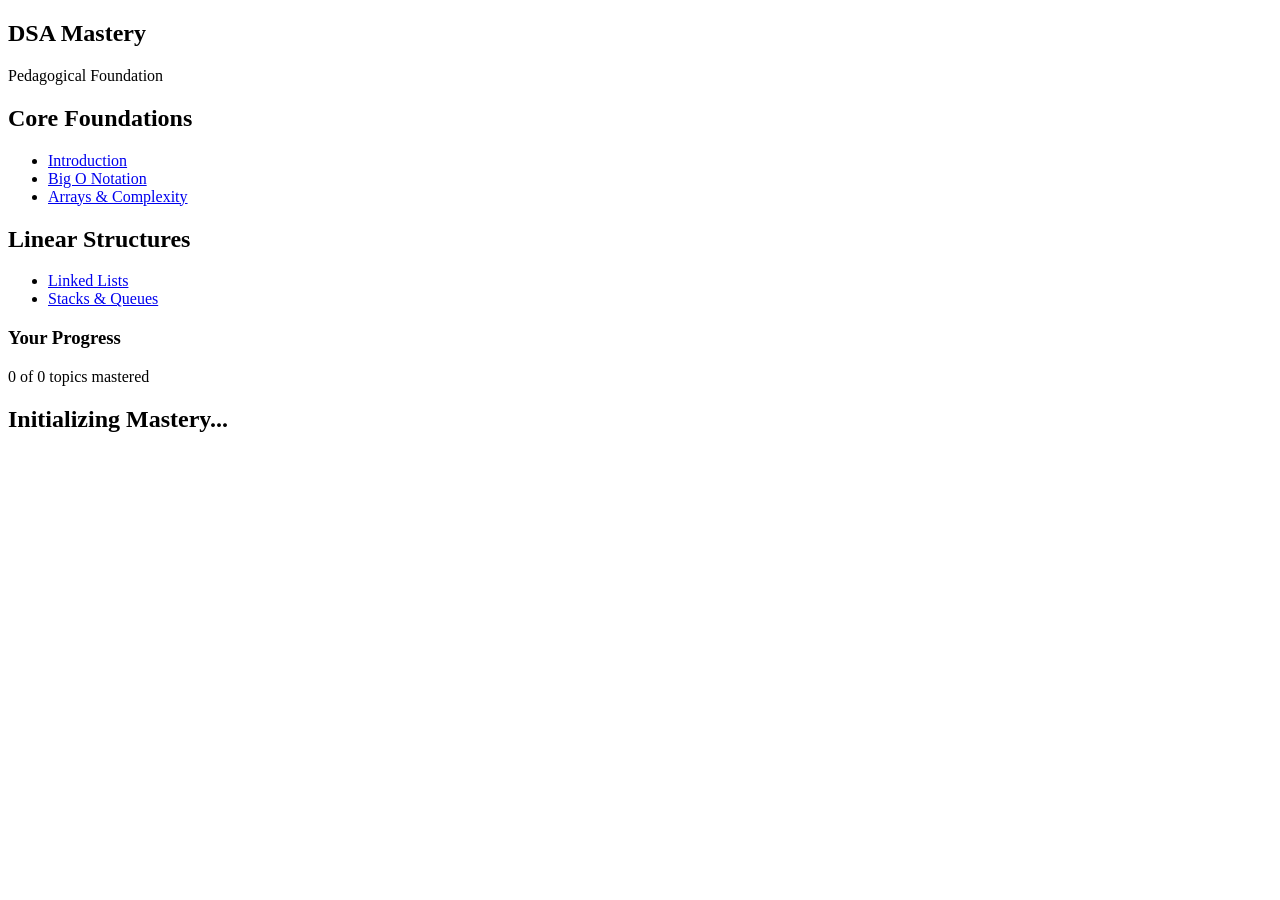
==== index.html @ 3c87bed8 "feat(01-01): initialize core HTML structure with premium typography and semantic layout" ====
<!DOCTYPE html>
<html lang="en">
<head>
    <meta charset="UTF-8">
    <meta name="viewport" content="width=device-width, initial-scale=1.0">
    <title>DSA Mastery | Learn & Practice</title>
    
    <!-- Typography: Fraunces (900, variable), Figtree (400, 600), JetBrains Mono -->
    <link rel="preconnect" href="https://fonts.googleapis.com">
    <link rel="preconnect" href="https://fonts.gstatic.com" crossorigin>
    <link href="https://fonts.googleapis.com/css2?family=Figtree:wght@400;600&family=Fraunces:opsz,wght@9..144,900&family=JetBrains+Mono&display=swap" rel="stylesheet">
    
    <link rel="stylesheet" href="style.css">
</head>
<body>
    <div class="app-container">
        <aside id="sidebar">
            <header class="platform-header">
                <h1>DSA <span class="accent">Mastery</span></h1>
                <p class="tagline">Pedagogical Foundation</p>
            </header>
            
            <nav class="topic-nav">
                <div class="nav-section">
                    <h2>Core Foundations</h2>
                    <ul>
                        <li><a href="#/introduction" class="nav-link active">Introduction</a></li>
                        <li><a href="#/big-o-notation" class="nav-link">Big O Notation</a></li>
                        <li><a href="#/arrays" class="nav-link">Arrays & Complexity</a></li>
                    </ul>
                </div>
                <div class="nav-section">
                    <h2>Linear Structures</h2>
                    <ul>
                        <li><a href="#/linked-lists" class="nav-link">Linked Lists</a></li>
                        <li><a href="#/stacks-queues" class="nav-link">Stacks & Queues</a></li>
                    </ul>
                </div>
            </nav>

            <footer class="sidebar-footer">
                <div id="progress-tracker">
                    <h3>Your Progress</h3>
                    <div class="progress-bar-container">
                        <div class="progress-bar" style="width: 0%"></div>
                    </div>
                    <p class="progress-stats">0 of 0 topics mastered</p>
                </div>
            </footer>
        </aside>

        <main id="content-area">
            <article id="content">
                <!-- Dynamic content injected here -->
                <div class="loading-state">
                    <h2>Initializing Mastery...</h2>
                </div>
            </article>
        </main>
    </div>

    <script src="app.js"></script>
</body>
</html>
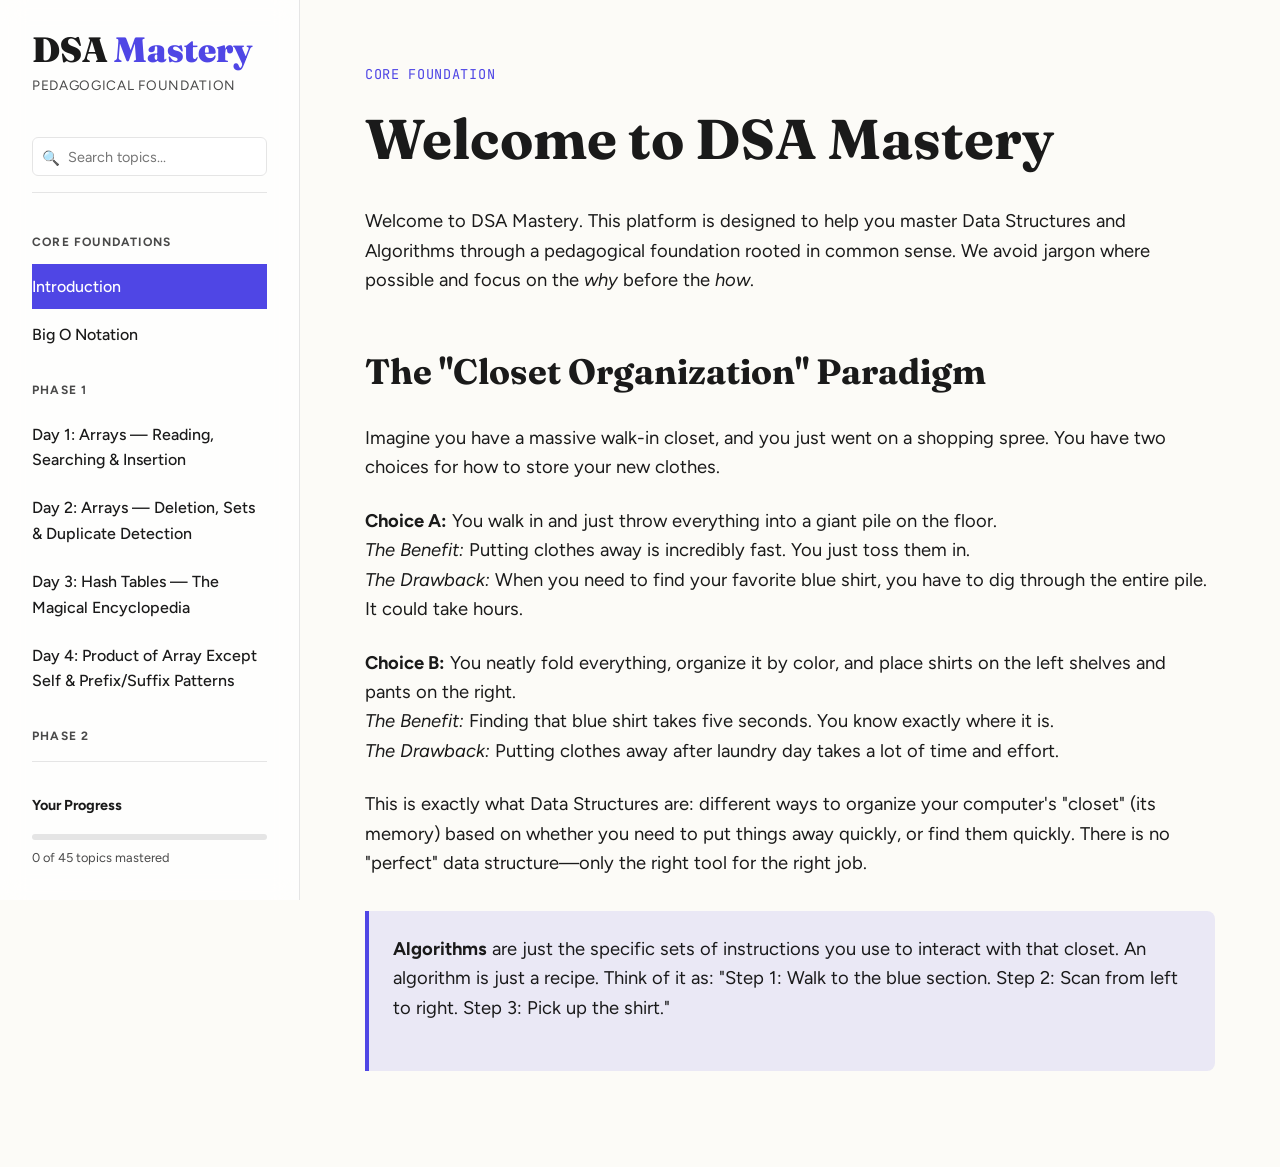
==== commit ddeae669: "Move website files to root and add LeetCode integration" ====
--- a/index.html
+++ b/index.html
@@ -19,6 +19,10 @@
                 <h1>DSA <span class="accent">Mastery</span></h1>
                 <p class="tagline">Pedagogical Foundation</p>
             </header>
+            <div class="search-container">
+                <input type="text" id="topic-search" class="search-input" placeholder="Search topics...">
+                <span class="search-icon">🔍</span>
+            </div>
             
             <nav class="topic-nav">
                 <div class="nav-section">
--- a/style.css
+++ b/style.css
@@ -0,0 +1,468 @@
+:root {
+    /* Typography */
+    --font-display: 'Fraunces', serif;
+    --font-body: 'Figtree', sans-serif;
+    --font-mono: 'JetBrains Mono', monospace;
+
+    /* Colors - Premium Educational Palette */
+    --bg-primary: #fcfbf7; /* Soft paper white */
+    --bg-sidebar: rgba(255, 255, 255, 0.7);
+    --text-primary: #1a1a1a;
+    --text-secondary: #4a4a4a;
+    --accent: #4f46e5; /* Indigo */
+    --accent-soft: rgba(79, 70, 229, 0.1);
+    --border: #e5e5e5;
+    
+    /* Layout */
+    --sidebar-width: 300px;
+    --content-max-width: 850px;
+    --padding-base: 2rem;
+}
+
+* {
+    margin: 0;
+    padding: 0;
+    box-sizing: border-box;
+}
+
+body {
+    background-color: var(--bg-primary);
+    color: var(--text-primary);
+    font-family: var(--font-body);
+    line-height: 1.6;
+    overflow-x: hidden;
+}
+
+.app-container {
+    display: flex;
+    min-height: 100vh;
+}
+
+/* Sidebar Styling */
+#sidebar {
+    width: var(--sidebar-width);
+    height: 100vh;
+    position: sticky;
+    top: 0;
+    background: var(--bg-sidebar);
+    backdrop-filter: blur(12px);
+    -webkit-backdrop-filter: blur(12px);
+    border-right: 1px solid var(--border);
+    display: flex;
+    flex-direction: column;
+    padding: var(--padding-base);
+    z-index: 100;
+}
+
+.platform-header h1 {
+    font-family: var(--font-display);
+    font-variation-settings: 'opsz' 72, 'SOFT' 0;
+    font-size: 2.2rem;
+    font-weight: 900;
+    line-height: 1;
+    margin-bottom: 0.5rem;
+}
+
+.platform-header .accent {
+    color: var(--accent);
+}
+
+.platform-header .tagline {
+    font-size: 0.85rem;
+    text-transform: uppercase;
+    letter-spacing: 0.05em;
+    color: var(--text-secondary);
+    margin-bottom: 2.5rem;
+}
+
+.topic-nav {
+    flex: 1;
+    overflow-y: auto;
+}
+
+/* Search Bar */
+.search-container {
+    position: relative;
+    margin-bottom: 1rem;
+    padding-bottom: 1rem;
+    border-bottom: 1px solid var(--border);
+}
+
+.search-input {
+    width: 100%;
+    padding: 0.6rem 0.8rem 0.6rem 2.2rem;
+    border: 1px solid var(--border);
+    border-radius: 6px;
+    font-family: var(--font-body);
+    font-size: 0.9rem;
+    background: #fff;
+    color: var(--text-primary);
+    outline: none;
+    transition: all 0.2s ease;
+}
+
+.search-input:focus {
+    border-color: var(--accent);
+    box-shadow: 0 0 0 2px var(--accent-soft);
+}
+
+.search-icon {
+    position: absolute;
+    left: 0.6rem;
+    top: 0.6rem;
+    font-size: 0.9rem;
+    color: var(--text-secondary);
+    pointer-events: none;
+}
+
+.nav-section h2 {
+    font-size: 0.75rem;
+    text-transform: uppercase;
+    letter-spacing: 0.1em;
+    color: var(--text-secondary);
+    margin: 1.5rem 0 0.75rem;
+}
+
+.topic-nav ul {
+    list-style: none;
+}
+
+.nav-link {
+    display: block;
+    padding: 0.6rem 0.8rem;
+    margin: 0.2rem -0.8rem;
+    border-radius: 6px;
+    text-decoration: none;
+    color: var(--text-primary);
+    font-weight: 500;
+    transition: all 0.2s ease;
+}
+
+.nav-link:hover {
+    background: var(--accent-soft);
+    color: var(--accent);
+}
+
+.nav-link.active {
+    background: var(--accent);
+    color: white;
+}
+
+/* Progress Tracker */
+.sidebar-footer {
+    margin-top: auto;
+    padding-top: 2rem;
+    border-top: 1px solid var(--border);
+}
+
+#progress-tracker h3 {
+    font-size: 0.9rem;
+    margin-bottom: 1rem;
+}
+
+.progress-bar-container {
+    height: 6px;
+    background: var(--border);
+    border-radius: 3px;
+    margin-bottom: 0.5rem;
+}
+
+.progress-bar {
+    height: 100%;
+    background: var(--accent);
+    border-radius: 3px;
+    transition: width 0.4s cubic-bezier(0.4, 0, 0.2, 1);
+}
+
+.progress-stats {
+    font-size: 0.8rem;
+    color: var(--text-secondary);
+}
+
+/* Content Area */
+#content-area {
+    flex: 1;
+    display: flex;
+    justify-content: center;
+    padding: 4rem var(--padding-base);
+}
+
+#content {
+    width: 100%;
+    max-width: var(--content-max-width);
+}
+
+/* Animations */
+.fade-in {
+    animation: fadeInSlideUp 0.3s cubic-bezier(0.16, 1, 0.3, 1) forwards;
+}
+
+@keyframes fadeInSlideUp {
+    from {
+        opacity: 0;
+        transform: translateY(15px);
+    }
+    to {
+        opacity: 1;
+        transform: translateY(0);
+    }
+}
+
+/* Typography Overrides for Content */
+#content h1, #content h2, #content h3 {
+    font-family: var(--font-display);
+    font-variation-settings: 'opsz' 36;
+    margin-bottom: 1.5rem;
+}
+
+#content h1 { font-size: 3.5rem; }
+#content h2 { font-size: 2.2rem; margin-top: 3rem; }
+
+#content p {
+    font-size: 1.15rem;
+    margin-bottom: 1.5rem;
+    color: var(--text-primary);
+}
+
+.loading-state {
+    text-align: center;
+    padding-top: 10vh;
+    color: var(--text-secondary);
+}
+
+/* Topic Tracking & Actions */
+.topic-meta {
+    font-family: var(--font-mono);
+    text-transform: uppercase;
+    font-size: 0.85rem;
+    color: var(--accent);
+    letter-spacing: 0.05em;
+    display: block;
+    margin-bottom: 0.5rem;
+}
+
+.topic-actions {
+    margin-top: 3rem;
+    padding-top: 2rem;
+    border-top: 1px solid var(--border);
+    display: flex;
+    justify-content: flex-end;
+}
+
+.mark-complete-btn {
+    font-family: var(--font-body);
+    font-weight: 600;
+    font-size: 1rem;
+    padding: 0.8rem 1.5rem;
+    border-radius: 8px;
+    border: 1px solid var(--accent);
+    background: transparent;
+    color: var(--accent);
+    cursor: pointer;
+    transition: all 0.2s cubic-bezier(0.4, 0, 0.2, 1);
+}
+
+.mark-complete-btn:hover {
+    background: var(--accent-soft);
+}
+
+.mark-complete-btn:active {
+    transform: scale(0.98);
+}
+
+.mark-complete-btn.completed {
+    background: var(--accent);
+    color: white;
+}
+
+/* Sidebar Completed Status */
+.status-icon {
+    font-size: 0.85rem;
+    margin-right: 0.4rem;
+}
+
+.completed-topic .nav-link {
+    opacity: 0.8;
+}
+
+/* Practice Section & Problems */
+.practice-section {
+    margin-top: 3rem;
+    background: #fff;
+    border: 1px solid var(--border);
+    border-radius: 12px;
+    padding: 2rem;
+    box-shadow: 0 4px 6px rgba(0,0,0,0.02);
+}
+
+.practice-problem {
+    list-style: none;
+    padding: 1.5rem 0;
+    border-bottom: 1px solid var(--border);
+}
+
+.practice-problem:last-child {
+    border-bottom: none;
+    padding-bottom: 0;
+}
+
+.problem-header {
+    display: flex;
+    justify-content: space-between;
+    align-items: center;
+    margin-bottom: 0.75rem;
+    gap: 1rem;
+}
+
+.problem-title-wrapper {
+    display: flex;
+    align-items: center;
+    gap: 0.75rem;
+    flex-wrap: wrap;
+}
+
+.problem-header strong {
+    font-size: 1.15rem;
+}
+
+.leetcode-link {
+    display: inline-flex;
+    align-items: center;
+    font-size: 0.8rem;
+    font-family: var(--font-body);
+    font-weight: 600;
+    color: #ffa116;
+    background: rgba(255, 161, 22, 0.1);
+    border: 1px solid rgba(255, 161, 22, 0.3);
+    padding: 0.25rem 0.6rem;
+    border-radius: 6px;
+    text-decoration: none;
+    transition: all 0.2s ease;
+}
+
+.leetcode-link:hover {
+    background: rgba(255, 161, 22, 0.2);
+    border-color: #ffa116;
+}
+
+.problem-status-wrapper {
+    display: flex;
+    align-items: center;
+    gap: 0.75rem;
+}
+
+.problem-status-select {
+    font-family: var(--font-body);
+    font-size: 0.85rem;
+    padding: 0.4rem 0.5rem;
+    border-radius: 4px;
+    border: 1px solid var(--border);
+    background: #fafafa;
+    cursor: pointer;
+    outline: none;
+}
+
+/* Status Indicators */
+.status-indicator {
+    width: 12px;
+    height: 12px;
+    border-radius: 50%;
+    display: inline-block;
+}
+
+.status-unattempted {
+    background: #e5e5e5;
+}
+
+.status-attempted {
+    background: #fbbf24; /* Amber */
+}
+
+.status-revisit {
+    background: #ef4444; /* Red */
+}
+
+.status-solved {
+    background: #10b981; /* Emerald */
+}
+
+/* Callouts */
+.callout {
+    background: var(--accent-soft);
+    border-left: 4px solid var(--accent);
+    padding: 1.5rem;
+    border-radius: 0 8px 8px 0;
+    margin: 2rem 0;
+}
+
+.big-o-callout {
+    background: #f8fafc;
+    border-color: #64748b;
+}
+
+/* Dropdown Callout */
+.drop-down-callout {
+    transition: all 0.3s ease;
+}
+
+.dropdown-summary {
+    display: flex;
+    justify-content: space-between;
+    align-items: center;
+    cursor: pointer;
+    list-style: none; /* Hide default triangle */
+}
+
+/* Hide default triangle for webkit */
+.dropdown-summary::-webkit-details-marker {
+    display: none;
+}
+
+.dropdown-summary h2 {
+    margin: 0 !important; /* Override content h2 margin */
+}
+
+.dropdown-icon {
+    font-size: 0.9rem;
+    color: var(--text-secondary);
+    transition: transform 0.3s ease;
+}
+
+details[open] .dropdown-icon {
+    transform: rotate(180deg);
+}
+
+.dropdown-content {
+    margin-top: 1.5rem;
+    padding-top: 1.5rem;
+    border-top: 1px solid var(--border);
+    animation: dropFadeIn 0.3s ease forwards;
+}
+
+@keyframes dropFadeIn {
+    from {
+        opacity: 0;
+        transform: translateY(-10px);
+    }
+    to {
+        opacity: 1;
+        transform: translateY(0);
+    }
+}
+
+@media (max-width: 1024px) {
+    :root {
+        --sidebar-width: 260px;
+    }
+}
+
+@media (max-width: 768px) {
+    .app-container {
+        flex-direction: column;
+    }
+    #sidebar {
+        width: 100%;
+        height: auto;
+        position: relative;
+    }
+}
